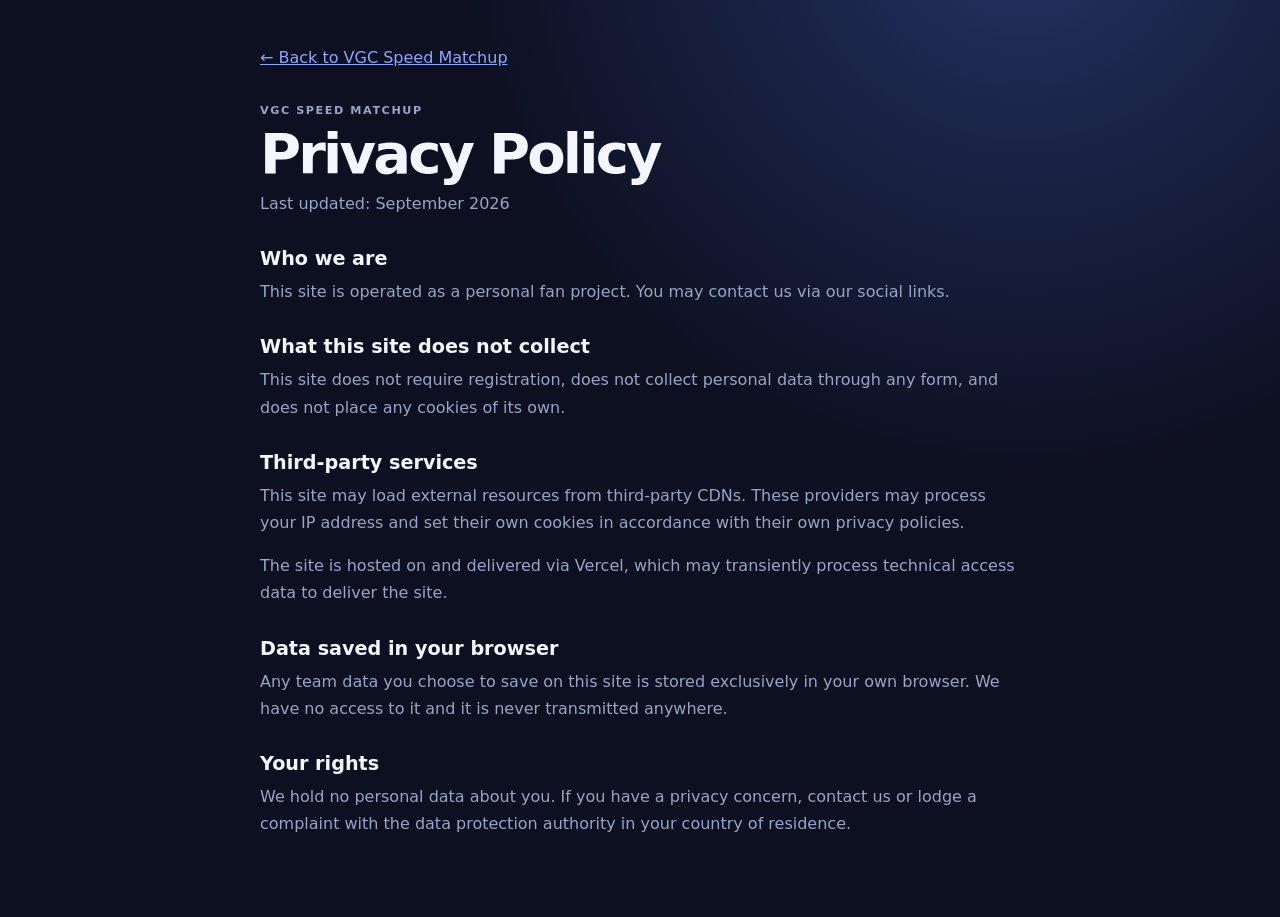
==== privacy-policy/index.html @ 2bbfc7f6 "Privacy Policy" ====
<!doctype html>
<html lang="en">
  <head>
    <meta charset="utf-8" />
    <meta name="viewport" content="width=device-width, initial-scale=1" />
    <title>Privacy Policy · VGC Speed Matchup</title>
    <link rel="stylesheet" href="../styles.css" />
    <style>
      .policy {
        max-width: 760px;
        margin: 0 auto;
      }
      .policy h1 {
        margin-bottom: 8px;
      }
      .policy h2 {
        margin: 30px 0 8px;
        color: var(--text);
      }
      .policy p {
        color: var(--muted);
        line-height: 1.7;
      }
      .back-link {
        display: inline-block;
        margin-bottom: 34px;
        color: var(--accent);
      }
    </style>
  </head>
  <body>
    <main class="app-shell policy">
      <a class="back-link" href="/">← Back to VGC Speed Matchup</a>
      <p class="eyebrow">VGC Speed Matchup</p>
      <h1>Privacy Policy</h1>
      <p>Last updated: September 2026</p>

      <h2>Who we are</h2>
      <p>
        This site is operated as a personal fan project. You may contact us via
        our social links.
      </p>

      <h2>What this site does not collect</h2>
      <p>
        This site does not require registration, does not collect personal data
        through any form, and does not place any cookies of its own.
      </p>

      <h2>Third-party services</h2>
      <p>
        This site may load external resources from third-party CDNs. These
        providers may process your IP address and set their own cookies in
        accordance with their own privacy policies.
      </p>
      <p>
        The site is hosted on and delivered via Vercel, which may transiently
        process technical access data to deliver the site.
      </p>

      <h2>Data saved in your browser</h2>
      <p>
        Any team data you choose to save on this site is stored exclusively in
        your own browser. We have no access to it and it is never transmitted
        anywhere.
      </p>

      <h2>Your rights</h2>
      <p>
        We hold no personal data about you. If you have a privacy concern,
        contact us or lodge a complaint with the data protection authority in
        your country of residence.
      </p>
    </main>
  </body>
</html>
---- styles.css ----
:root {
  color-scheme: dark;
  --bg: #0c1020;
  --panel: #151b30;
  --panel-2: #1b2340;
  --line: #2c385d;
  --text: #f4f6ff;
  --muted: #99a5c6;
  --user: #4dd7b7;
  --user-soft: #173d3d;
  --opp: #ff9a6a;
  --opp-soft: #482c31;
  --accent: #8da7ff;
}

* {
  box-sizing: border-box;
}
body {
  margin: 0;
  min-height: 100vh;
  font-family:
    Inter,
    ui-sans-serif,
    system-ui,
    -apple-system,
    sans-serif;
  color: var(--text);
  background:
    radial-gradient(circle at 80% -10%, #253264 0, transparent 40%), var(--bg);
}
button,
input {
  font: inherit;
}
.app-shell {
  width: min(1180px, calc(100% - 32px));
  margin: 0 auto;
  padding: 48px 0 64px;
}
.hero {
  display: flex;
  justify-content: space-between;
  gap: 24px;
  align-items: end;
  margin-bottom: 32px;
}
.eyebrow,
.team-kicker {
  margin: 0 0 6px;
  text-transform: uppercase;
  letter-spacing: 0.14em;
  font-size: 0.7rem;
  font-weight: 800;
  color: var(--accent);
}
h1,
h2,
p {
  margin-top: 0;
}
h1 {
  margin-bottom: 10px;
  font-size: clamp(2rem, 5vw, 3.5rem);
  line-height: 1;
  letter-spacing: -0.05em;
}
h2 {
  margin-bottom: 0;
  font-size: 1.2rem;
}
.subtitle {
  color: var(--muted);
  max-width: 590px;
  margin-bottom: 0;
}
.status {
  border: 1px solid var(--line);
  padding: 10px 14px;
  border-radius: 999px;
  color: var(--muted);
  font-size: 0.8rem;
  white-space: nowrap;
}
.status.ready {
  color: var(--user);
  border-color: #286b61;
}
.status.error {
  color: var(--opp);
  border-color: #7f4a42;
}
.teams-grid {
  display: grid;
  grid-template-columns: repeat(2, minmax(0, 1fr));
  gap: 20px;
}
.team-card,
.ranking-card {
  background: color-mix(in srgb, var(--panel) 92%, transparent);
  border: 1px solid var(--line);
  border-radius: 18px;
  padding: 22px;
  box-shadow: 0 18px 48px #05071466;
}
.user-card {
  border-top: 3px solid var(--user);
}
.opponent-card {
  border-top: 3px solid var(--opp);
}
.card-heading,
.ranking-heading {
  display: flex;
  justify-content: space-between;
  align-items: start;
  gap: 14px;
  margin-bottom: 18px;
}
.heading-actions {
  display: flex;
  gap: 6px;
  flex-wrap: wrap;
  justify-content: end;
}
.button {
  border: 1px solid var(--line);
  color: var(--text);
  background: var(--panel-2);
  padding: 9px 12px;
  border-radius: 9px;
  cursor: pointer;
  font-size: 0.78rem;
  transition: 0.15s ease;
}
.button:hover {
  border-color: var(--accent);
  transform: translateY(-1px);
}
.button-danger {
  color: #ffc0a8;
  border-color: #814b4a;
  padding: 7px 9px;
}
.toggle-row {
  display: flex;
  align-items: center;
  gap: 9px;
  color: var(--text);
  font-size: 0.86rem;
  margin-bottom: 18px;
  cursor: pointer;
  user-select: none;
}
.toggle-row small {
  color: var(--muted);
  margin-left: 5px;
}
.toggle-row input {
  position: absolute;
  opacity: 0;
  pointer-events: none;
}
.toggle {
  display: inline-block;
  width: 36px;
  height: 20px;
  padding: 3px;
  border-radius: 99px;
  background: #333d5a;
  transition: 0.2s;
}
.toggle::after {
  content: "";
  display: block;
  width: 14px;
  height: 14px;
  border-radius: 50%;
  background: #d7dcf2;
  transition: 0.2s;
}
.toggle-row input:checked + .toggle {
  background: var(--accent);
}
.toggle-row input:checked + .toggle::after {
  transform: translateX(16px);
  background: white;
}
.slot-list {
  display: grid;
  gap: 9px;
}
.slot {
  display: grid;
  grid-template-columns:
    26px minmax(0, 1fr) minmax(70px, 0.42fr) minmax(125px, 0.7fr)
    auto;
  align-items: center;
  gap: 9px;
}
.opponent-slot {
  grid-template-columns: 26px minmax(0, 1fr) minmax(140px, 0.8fr) auto;
}
.slot.inactive {
  opacity: 0.48;
}
.active-check {
  display: flex;
  justify-content: center;
}
.active-check input {
  width: 17px;
  height: 17px;
  margin: 0;
  accent-color: var(--user);
  cursor: pointer;
}
.active-check span {
  display: none;
}
.slot-number {
  color: var(--muted);
  font-size: 0.75rem;
  text-align: center;
}
.slot input {
  min-width: 0;
  width: 100%;
  color: var(--text);
  background: #0f1528;
  border: 1px solid var(--line);
  border-radius: 9px;
  padding: 11px 12px;
  outline: none;
}
.slot select {
  min-width: 0;
  width: 100%;
  color: var(--text);
  background: #0f1528;
  border: 1px solid var(--line);
  border-radius: 9px;
  padding: 10px 8px;
  outline: none;
}
.slot input:focus {
  border-color: var(--accent);
  box-shadow: 0 0 0 3px #8da7ff1f;
}
.slot select:focus {
  border-color: var(--accent);
}
.speed-input {
  appearance: textfield;
}
.speed-input::-webkit-inner-spin-button {
  appearance: none;
}
.search-wrap {
  position: relative;
}
.suggestions {
  position: absolute;
  z-index: 5;
  top: calc(100% + 4px);
  left: 0;
  right: 0;
  display: none;
  max-height: 210px;
  overflow: auto;
  background: #202a4a;
  border: 1px solid var(--line);
  border-radius: 9px;
  box-shadow: 0 12px 25px #0008;
}
.suggestions.open {
  display: block;
}
.suggestion {
  display: flex;
  align-items: center;
  gap: 6px;
  padding: 6px 12px;
  cursor: pointer;
  font-size: 0.82rem;
}
.suggestion .mon-icon {
  width: 28px;
  height: 28px;
}
.suggestion:hover {
  background: #303d68;
}
.suggestion span {
  color: var(--muted);
  float: right;
}
.confirm-options {
  display: flex;
  align-items: center;
  justify-content: space-around;
  gap: 5px;
}
.scenario {
  color: var(--muted);
  font-size: 0.75rem;
  cursor: pointer;
}
.scenario input {
  position: absolute;
  opacity: 0;
  width: 0;
}
.scenario span {
  display: block;
  border: 1px solid var(--line);
  border-radius: 7px;
  padding: 7px 8px;
  min-width: 30px;
  text-align: center;
}
.scenario input:checked + span {
  color: var(--opp);
  border-color: var(--opp);
  background: var(--opp-soft);
}
.trick-room-row {
  margin: 0 0 0 auto;
  white-space: nowrap;
}
.ranking-card {
  margin-top: 20px;
}
.count-pill {
  color: var(--muted);
  background: #202a4a;
  border-radius: 999px;
  padding: 7px 11px;
  font-size: 0.75rem;
}
.empty-state {
  color: var(--muted);
  padding: 34px 10px 18px;
  text-align: center;
}
.ranking-list {
  list-style: none;
  margin: 0;
  padding: 0;
  display: grid;
  gap: 7px;
}
.site-footer {
  margin: 28px auto 0;
  max-width: 850px;
  color: var(--muted);
  text-align: center;
  font-size: 0.72rem;
  line-height: 1.6;
}
.site-footer p {
  margin-bottom: 6px;
}
.site-footer a {
  color: var(--accent);
}
.ranking-item {
  display: grid;
  grid-template-columns: 34px 40px minmax(0, 1fr) auto auto;
  align-items: center;
  gap: 12px;
  padding: 12px 14px;
  border-radius: 10px;
  background: #11172a;
  border: 1px solid #202b4b;
}
.ranking-item.user {
  background: linear-gradient(90deg, var(--user-soft), #11172a);
  border-color: #286b61;
}
.ranking-item.opponent {
  background: linear-gradient(90deg, var(--opp-soft), #11172a);
  border-color: #814b4a;
}
.rank {
  color: var(--muted);
  font-variant-numeric: tabular-nums;
}
.mon-icon {
  width: 40px;
  height: 40px;
  object-fit: contain;
}
.mon-name {
  font-weight: 700;
}
.mon-meta {
  color: var(--muted);
  font-size: 0.75rem;
}
.speed-value {
  font-size: 1.05rem;
  font-weight: 800;
  font-variant-numeric: tabular-nums;
}
.tag {
  border-radius: 6px;
  padding: 4px 6px;
  font-size: 0.65rem;
  font-weight: 800;
  text-transform: uppercase;
  letter-spacing: 0.06em;
}
.tag.user {
  color: var(--user);
  background: #1b5149;
}
.tag.opponent {
  color: var(--opp);
  background: #633c3d;
}
@media (max-width: 760px) {
  .app-shell {
    padding-top: 28px;
  }
  .hero {
    display: block;
  }
  .status {
    display: inline-block;
    margin-top: 18px;
  }
  .teams-grid {
    grid-template-columns: 1fr;
  }
  .ranking-heading {
    flex-wrap: wrap;
  }
  .trick-room-row {
    margin-left: 0;
  }
  .ranking-item {
    grid-template-columns: 28px 34px minmax(0, 1fr) auto;
  }
  .ranking-item .mon-icon {
    width: 34px;
    height: 34px;
  }
  .tag {
    display: none;
  }
}
@media (max-width: 560px) {
  .user-slot,
  .opponent-slot {
    grid-template-columns: 22px minmax(0, 1fr) auto;
  }
  .user-slot .ev-input,
  .user-slot .alignment-input {
    grid-column: 2 / 3;
  }
  .slot .button-danger {
    grid-column: 3;
    grid-row: 1 / span 2;
  }
  .opponent-slot .confirm-options {
    grid-column: 2 / 3;
    justify-content: start;
  }
}
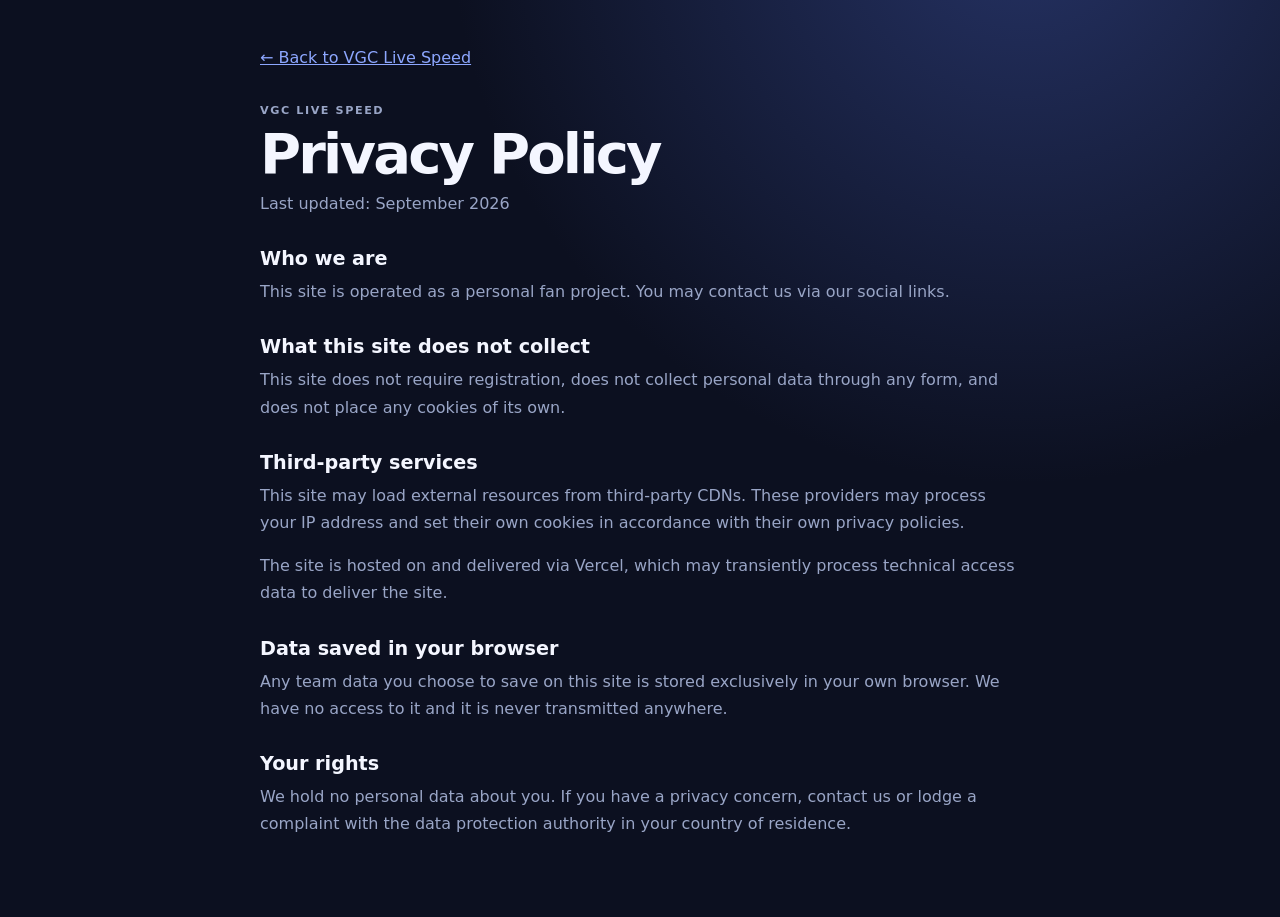
==== commit 75c7b092: "Scarf and renaming" ====
--- a/privacy-policy/index.html
+++ b/privacy-policy/index.html
@@ -3,7 +3,8 @@
   <head>
     <meta charset="utf-8" />
     <meta name="viewport" content="width=device-width, initial-scale=1" />
-    <title>Privacy Policy · VGC Speed Matchup</title>
+    <title>Privacy Policy · VGC Live Speed</title>
+    <link rel="icon" type="image/x-icon" href="../favicon.ico">
     <link rel="stylesheet" href="../styles.css" />
     <style>
       .policy {
@@ -30,8 +31,8 @@
   </head>
   <body>
     <main class="app-shell policy">
-      <a class="back-link" href="/">← Back to VGC Speed Matchup</a>
-      <p class="eyebrow">VGC Speed Matchup</p>
+      <a class="back-link" href="/">← Back to VGC Live Speed</a>
+      <p class="eyebrow">VGC Live Speed</p>
       <h1>Privacy Policy</h1>
       <p>Last updated: September 2026</p>
 
--- a/styles.css
+++ b/styles.css
@@ -198,8 +198,11 @@
   align-items: center;
   gap: 9px;
 }
+.user-slot {
+  grid-template-columns: 26px minmax(0, 1fr) minmax(70px, 0.42fr) minmax(125px, 0.7fr) 72px auto;
+}
 .opponent-slot {
-  grid-template-columns: 26px minmax(0, 1fr) minmax(140px, 0.8fr) auto;
+  grid-template-columns: 26px minmax(0, 1fr) minmax(140px, 0.8fr) 72px auto;
 }
 .slot.inactive {
   opacity: 0.48;
@@ -242,6 +245,22 @@
   border-radius: 9px;
   padding: 10px 8px;
   outline: none;
+}
+.scarf-option {
+  display: flex;
+  align-items: center;
+  justify-content: center;
+  gap: 5px;
+  color: var(--muted);
+  font-size: 0.72rem;
+  white-space: nowrap;
+  cursor: pointer;
+}
+.scarf-option input {
+  width: 15px;
+  height: 15px;
+  margin: 0;
+  accent-color: var(--accent);
 }
 .slot input:focus {
   border-color: var(--accent);
@@ -353,16 +372,41 @@
 .site-footer {
   margin: 28px auto 0;
   max-width: 850px;
+  padding: 18px 20px 20px;
   color: var(--muted);
   text-align: center;
   font-size: 0.72rem;
   line-height: 1.6;
+  border-top: 1px solid var(--line);
 }
 .site-footer p {
-  margin-bottom: 6px;
-}
-.site-footer a {
+  max-width: 760px;
+  margin: 0 auto 14px;
+}
+.footer-links {
+  display: flex;
+  justify-content: center;
+  align-items: center;
+  flex-wrap: wrap;
+  gap: 8px;
+}
+.footer-links a {
+  display: inline-flex;
+  align-items: center;
+  min-height: 32px;
+  padding: 5px 11px;
   color: var(--accent);
+  background: #202a4a;
+  border: 1px solid var(--line);
+  border-radius: 999px;
+  text-decoration: none;
+  transition: 0.15s ease;
+}
+.footer-links a:hover {
+  color: var(--text);
+  border-color: var(--accent);
+  background: #2a3761;
+  transform: translateY(-1px);
 }
 .ranking-item {
   display: grid;
@@ -456,15 +500,17 @@
     grid-template-columns: 22px minmax(0, 1fr) auto;
   }
   .user-slot .ev-input,
-  .user-slot .alignment-input {
+  .user-slot .alignment-input,
+  .user-slot .scarf-option,
+  .opponent-slot .confirm-options,
+  .opponent-slot .scarf-option {
     grid-column: 2 / 3;
   }
   .slot .button-danger {
     grid-column: 3;
-    grid-row: 1 / span 2;
+    grid-row: 1 / span 4;
   }
   .opponent-slot .confirm-options {
-    grid-column: 2 / 3;
     justify-content: start;
   }
 }
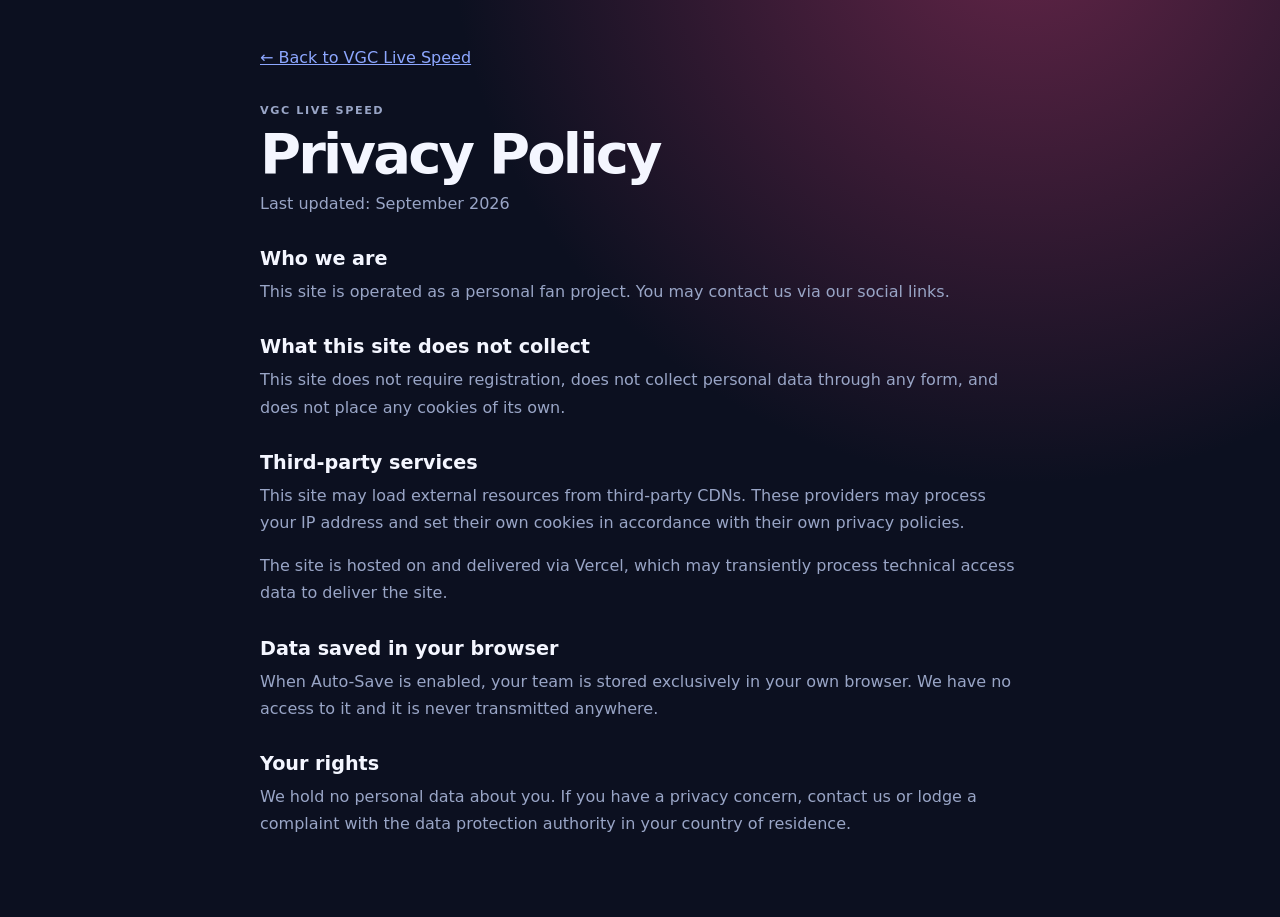
==== commit c6ab6340: "Auto-save the team and add a toggle in Your team. Persist team edits and the Auto-Save preference in" ====
--- a/privacy-policy/index.html
+++ b/privacy-policy/index.html
@@ -61,9 +61,8 @@
 
       <h2>Data saved in your browser</h2>
       <p>
-        Any team data you choose to save on this site is stored exclusively in
-        your own browser. We have no access to it and it is never transmitted
-        anywhere.
+        When Auto-Save is enabled, your team is stored exclusively in your own
+        browser. We have no access to it and it is never transmitted anywhere.
       </p>
 
       <h2>Your rights</h2>
--- a/styles.css
+++ b/styles.css
@@ -27,7 +27,7 @@
     sans-serif;
   color: var(--text);
   background:
-    radial-gradient(circle at 80% -10%, #253264 0, transparent 40%), var(--bg);
+    radial-gradient(circle at 80% -10%, #642548 0, transparent 40%), var(--bg);
 }
 button,
 input {
@@ -123,6 +123,17 @@
   flex-wrap: wrap;
   justify-content: end;
 }
+.card-toggles {
+  display: flex;
+  flex-wrap: wrap;
+  align-items: center;
+  justify-content: space-between;
+  gap: 18px;
+  margin-bottom: 18px;
+}
+.card-toggles .toggle-row {
+  margin-bottom: 0;
+}
 .button {
   border: 1px solid var(--line);
   color: var(--text);
@@ -188,28 +199,64 @@
 }
 .slot-list {
   display: grid;
+  gap: 0;
+}
+.slot {
+  position: relative;
+  display: grid;
+  gap: 6px;
+  padding: 9px 0 11px;
+}
+.slot:first-child {
+  padding-top: 0;
+}
+.slot:not(:last-child)::after {
+  content: "";
+  position: absolute;
+  right: 10px;
+  bottom: 0;
+  left: 10px;
+  border-bottom: 1px solid #202b4b;
+}
+.user-slot {
+  --slot-columns: 26px minmax(180px, 1.5fr) minmax(62px, 0.38fr)
+    minmax(96px, 0.5fr) auto;
+  --slot-columns-no-mega: 26px minmax(180px, 1.5fr) minmax(62px, 0.38fr)
+    minmax(96px, 0.5fr);
+}
+.opponent-slot {
+  --slot-columns: 26px minmax(0, 1fr) minmax(140px, 0.8fr) auto;
+  --slot-columns-no-mega: 26px minmax(0, 1fr) minmax(140px, 0.8fr);
+}
+.slot-primary,
+.slot-secondary {
+  display: grid;
+  grid-template-columns: var(--slot-columns);
+  align-items: center;
   gap: 9px;
-}
-.slot {
-  display: grid;
-  grid-template-columns:
-    26px minmax(0, 1fr) minmax(70px, 0.42fr) minmax(125px, 0.7fr)
-    auto;
-  align-items: center;
-  gap: 9px;
-}
-.user-slot {
-  grid-template-columns: 26px minmax(0, 1fr) minmax(70px, 0.42fr) minmax(125px, 0.7fr) 72px auto;
-}
-.opponent-slot {
-  grid-template-columns: 26px minmax(0, 1fr) minmax(140px, 0.8fr) 72px auto;
+  width: 100%;
+  justify-content: space-between;
+}
+.slot-secondary {
+  grid-template-columns: 26px 34px minmax(0, 1fr) minmax(0, 1fr) auto;
+  padding-left: 0;
+}
+.slot-primary:not(.has-mega) {
+  grid-template-columns: 26px minmax(180px, 1.5fr) minmax(62px, 0.38fr)
+    minmax(96px, 0.5fr);
+}
+.opponent-slot .slot-primary:not(.has-mega) {
+  grid-template-columns: 26px minmax(0, 1fr) minmax(140px, 0.8fr);
 }
 .slot.inactive {
   opacity: 0.48;
 }
 .active-check {
   display: flex;
+  flex-direction: column;
+  align-items: center;
   justify-content: center;
+  gap: 2px;
 }
 .active-check input {
   width: 17px;
@@ -221,6 +268,17 @@
 .active-check span {
   display: none;
 }
+.slot-icon {
+  width: 26px;
+  height: 24px;
+  display: flex;
+  align-items: center;
+  justify-content: center;
+}
+.slot-icon .mon-icon {
+  width: 24px;
+  height: 24px;
+}
 .slot-number {
   color: var(--muted);
   font-size: 0.75rem;
@@ -250,24 +308,80 @@
   display: flex;
   align-items: center;
   justify-content: center;
-  gap: 5px;
+  width: 34px;
+  height: 32px;
+  padding: 7px 8px;
+  color: var(--muted);
+  background: #0f1528;
+  border: 1px solid var(--line);
+  border-radius: 7px;
+  cursor: pointer;
+  transition: 0.15s ease;
+}
+.scarf-option:hover {
+  border-color: var(--accent);
+}
+.scarf-option[aria-pressed="true"] {
+  color: var(--accent);
+  border-color: var(--accent);
+  background: #26345f;
+}
+.scarf-option img {
+  width: 16px;
+  height: 16px;
+  object-fit: contain;
+}
+.scarf-option:disabled {
+  cursor: not-allowed;
+}
+.slot input:focus {
+  border-color: var(--accent);
+  box-shadow: 0 0 0 3px #8da7ff1f;
+}
+.slot select:focus {
+  border-color: var(--accent);
+}
+.select-control {
+  display: flex;
+  align-items: center;
+  gap: 7px;
   color: var(--muted);
   font-size: 0.72rem;
   white-space: nowrap;
+}
+.select-control select {
+  flex: 1;
+}
+.mega-option {
+  display: flex;
+  align-items: center;
+  gap: 5px;
+  justify-content: center;
+  width: 34px;
+  height: 32px;
+  padding: 7px 8px;
+  color: var(--muted);
+  background: #0f1528;
+  border: 1px solid var(--line);
+  border-radius: 7px;
   cursor: pointer;
-}
-.scarf-option input {
-  width: 15px;
-  height: 15px;
-  margin: 0;
-  accent-color: var(--accent);
-}
-.slot input:focus {
-  border-color: var(--accent);
-  box-shadow: 0 0 0 3px #8da7ff1f;
-}
-.slot select:focus {
-  border-color: var(--accent);
+  transition: 0.15s ease;
+}
+.mega-option:hover {
+  border-color: var(--accent);
+}
+.mega-option[aria-pressed="true"] {
+  color: var(--accent);
+  border-color: var(--accent);
+  background: #26345f;
+}
+.mega-option img {
+  width: 16px;
+  height: 16px;
+  object-fit: contain;
+}
+.mega-option:disabled {
+  cursor: not-allowed;
 }
 .speed-input {
   appearance: textfield;
@@ -317,7 +431,8 @@
 .confirm-options {
   display: flex;
   align-items: center;
-  justify-content: space-around;
+  justify-content: space-between;
+  width: 100%;
   gap: 5px;
 }
 .scenario {
@@ -497,20 +612,58 @@
 @media (max-width: 560px) {
   .user-slot,
   .opponent-slot {
+    --slot-columns: 22px minmax(0, 1fr) auto;
+    --slot-columns-no-mega: 22px minmax(0, 1fr) auto;
+  }
+  .user-slot .slot-primary,
+  .user-slot .slot-primary:not(.has-mega) {
     grid-template-columns: 22px minmax(0, 1fr) auto;
   }
-  .user-slot .ev-input,
-  .user-slot .alignment-input,
-  .user-slot .scarf-option,
-  .opponent-slot .confirm-options,
-  .opponent-slot .scarf-option {
-    grid-column: 2 / 3;
-  }
-  .slot .button-danger {
+  .user-slot .slot-primary .search-wrap {
+    grid-column: 2 / -1;
+  }
+  .user-slot .slot-primary .ev-input {
+    grid-column: 2;
+  }
+  .user-slot .slot-primary .alignment-input,
+  .user-slot .slot-primary .mega-option {
     grid-column: 3;
-    grid-row: 1 / span 4;
+  }
+  .opponent-slot .slot-primary,
+  .opponent-slot .slot-primary:not(.has-mega) {
+    grid-template-columns: 22px minmax(0, 1fr);
+  }
+  .opponent-slot .slot-primary .search-wrap,
+  .opponent-slot .slot-primary .confirm-options,
+  .opponent-slot .slot-primary .mega-option {
+    grid-column: 2;
+  }
+  .slot-secondary {
+    padding-left: 0;
+    grid-template-columns: 26px 34px minmax(0, 1fr);
+  }
+  .slot-secondary .slot-icon {
+    grid-column: 1;
+    grid-row: 1;
+  }
+  .slot-secondary .scarf-option {
+    grid-column: 2;
+    grid-row: 1;
+  }
+  .slot-secondary .button-danger {
+    grid-column: 3;
+    grid-row: 1;
+  }
+  .select-control {
+    display: grid;
+    grid-column: 2 / -1;
+    grid-template-columns: auto minmax(0, 1fr);
+    align-items: center;
+  }
+  .select-control select {
+    margin-top: 0;
   }
   .opponent-slot .confirm-options {
-    justify-content: start;
-  }
-}
+    justify-content: space-between;
+  }
+}
